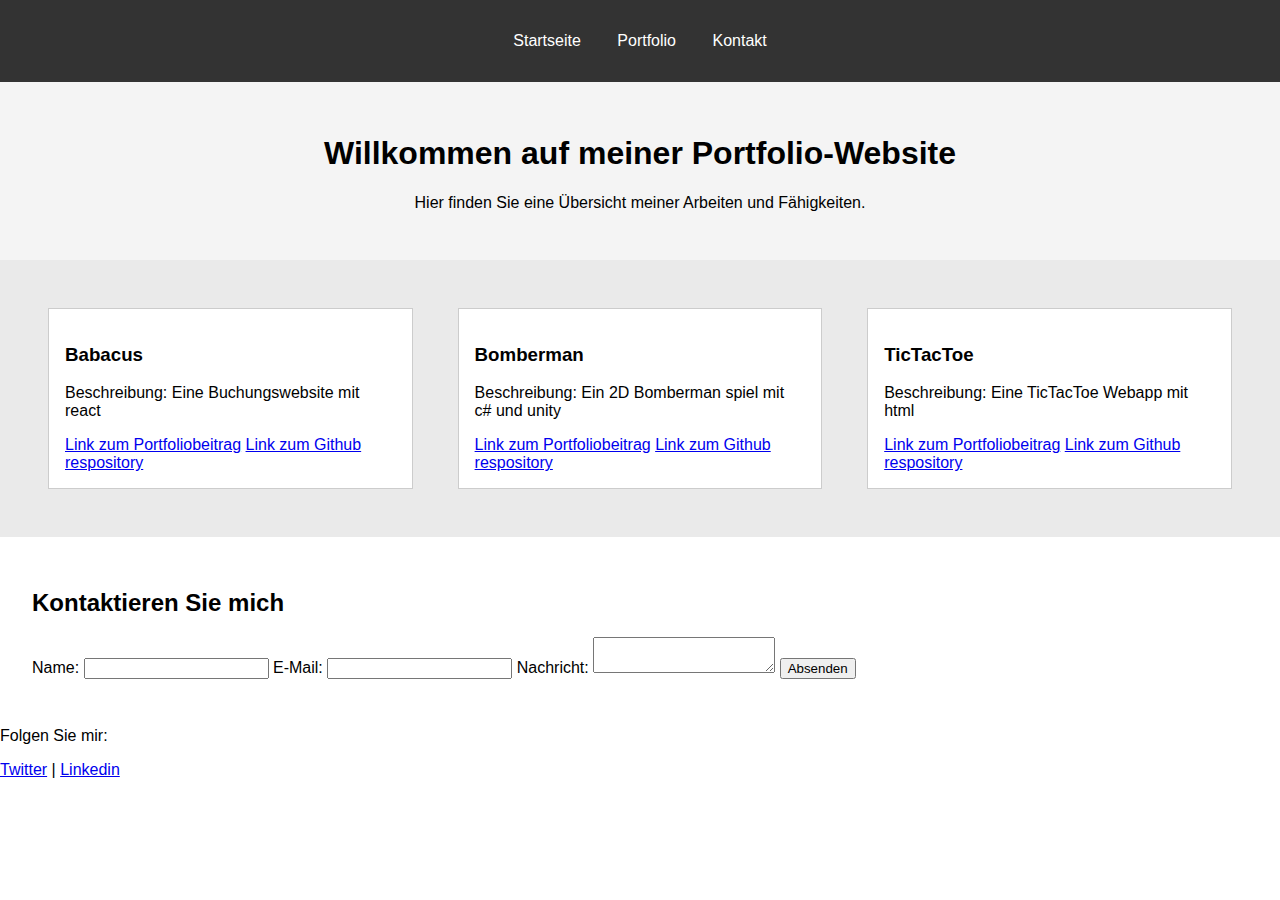
==== index.html @ ea439ab7 "update proportions" ====
<!DOCTYPE html>
<html lang="de">
<head>
    <meta charset="UTF-8">
    <meta name="viewport" content="width=device-width, initial-scale=1.0">
    <title>Portfolio Website</title>
    <link rel="stylesheet" href="styles.css">
    <script type="text/javascript" src="https://cdn.emailjs.com/dist/email.min.js"></script>
</head>
<body>
    <!-- Navigation -->
    <nav>
        <ul>
            <li><a href="#home">Startseite</a></li>
            <li><a href="#portfolio">Portfolio</a></li>
            <li><a href="#contact">Kontakt</a></li>
        </ul>
    </nav>

    <!-- Startseite -->
    <section id="home">
        <h1>Willkommen auf meiner Portfolio-Website</h1>
        <p>Hier finden Sie eine Übersicht meiner Arbeiten und Fähigkeiten.</p>
    </section>

    <!-- Portfolio -->
    <section id="portfolio">
        
        <div class="project">
            <h3>Babacus</h3>
            <p>Beschreibung: Eine Buchungswebsite mit react</p>
            <a href="https://portfolio.bbbaden.ch/view/view.php?t=8564d7b51ad9fb13b6a0">Link zum Portfoliobeitrag</a>
            <a href="https://github.com/Giovi06/Babacus/blob/main/Projektdokumentation.md">Link zum Github respository</a>
        </div>
        <div class="project">
            <h3>Bomberman</h3>
            <p>Beschreibung: Ein 2D Bomberman spiel mit c# und unity</p>
            <a href="https://portfolio.bbbaden.ch/view/view.php?t=9f11bfefc5ea5b6da4ad">Link zum Portfoliobeitrag</a>
            <a href="https://github.com/LukasHeiniger/Bomberman/blob/main/README.md">Link zum Github respository</a>
        </div>
        <div class="project">
            <h3>TicTacToe</h3>
            <p>Beschreibung: Eine TicTacToe Webapp mit html</p>
            <a href="https://portfolio.bbbaden.ch/view/view.php?t=32d32796d52d3758c708">Link zum Portfoliobeitrag</a>
            <a href="https://github.com/NathanielConstructive/LA_1303/blob/main/Dokumentation.md">Link zum Github respository</a>
        </div>
    </section>

    <!-- Kontakt -->
    <section id="contact">
        <h2>Kontaktieren Sie mich</h2>
        <form id="contact-form">
            <label for="name">Name:</label>
            <input type="text" id="name" name="name" required>
            <label for="email">E-Mail:</label>
            <input type="email" id="email" name="email" required>
            <label for="message">Nachricht:</label>
            <textarea id="message" name="message" required></textarea>
            <button type="submit">Absenden</button>
        </form>
        <div id="feedback"></div>
    </section>

    
    <footer>
        <p>Folgen Sie mir:</p>
        <a href="https://x.com/OzdenMirhan">Twitter</a> |
        <a href="https://www.linkedin.com/in/mirhan-özden-a11610311/">Linkedin</a>
    </footer>

    <script type="text/javascript" src="https://cdn.emailjs.com/dist/email.min.js"></script>
<script type="text/javascript">
   (function() {
       emailjs.init('RzDiLafkwBPk-PNAz');
   })();
</script>

    
    <script src="script.js"></script>
</body>
</html>
---- styles.css ----
/* Allgemeine Stile */
body {
    font-family: Arial, sans-serif;
    margin: 0;
    padding: 0;
}

nav {
    background-color: #333;
    color: white;
    padding: 1em;
    text-align: center;
}

nav ul {
    list-style-type: none;
    padding: 0;
}

nav ul li {
    display: inline;
    margin: 0 1em;
}

nav ul li a {
    color: white;
    text-decoration: none;
}

section {
    padding: 2em;
}

#home {
    background-color: #f4f4f4;
    text-align: center;
}

#portfolio {
    background-color: #eaeaea;
    display: flex;
    flex-wrap: wrap; /* Falls es zu viele Projekte für eine Zeile gibt, werden sie umgebrochen */
    justify-content: space-between; /* Verteilung der Projekte mit Platz zwischen ihnen */
}

.project {
    background-color: #fff;
    margin: 1em;
    padding: 1em;
    border: 1px solid #ccc;
    flex-basis: 30%; /* Setzt die Breite jedes Projekts auf etwa 30% des Containers */
    box-sizing: border-box; /* Berücksichtigt Padding und Border in der Breite */
}

@media (max-width: 768px) {
    #portfolio {
        display: block; /* Für kleinere Bildschirme werden die Projekte wieder untereinander angezeigt */
    }
    
    .project {
        flex-basis: 100%; /* Nimmt die gesamte Breite bei kleinen Bildschirmen ein */
        margin: 1em 0; /* Abstand zwischen den Projekten anpassen */
    }
}
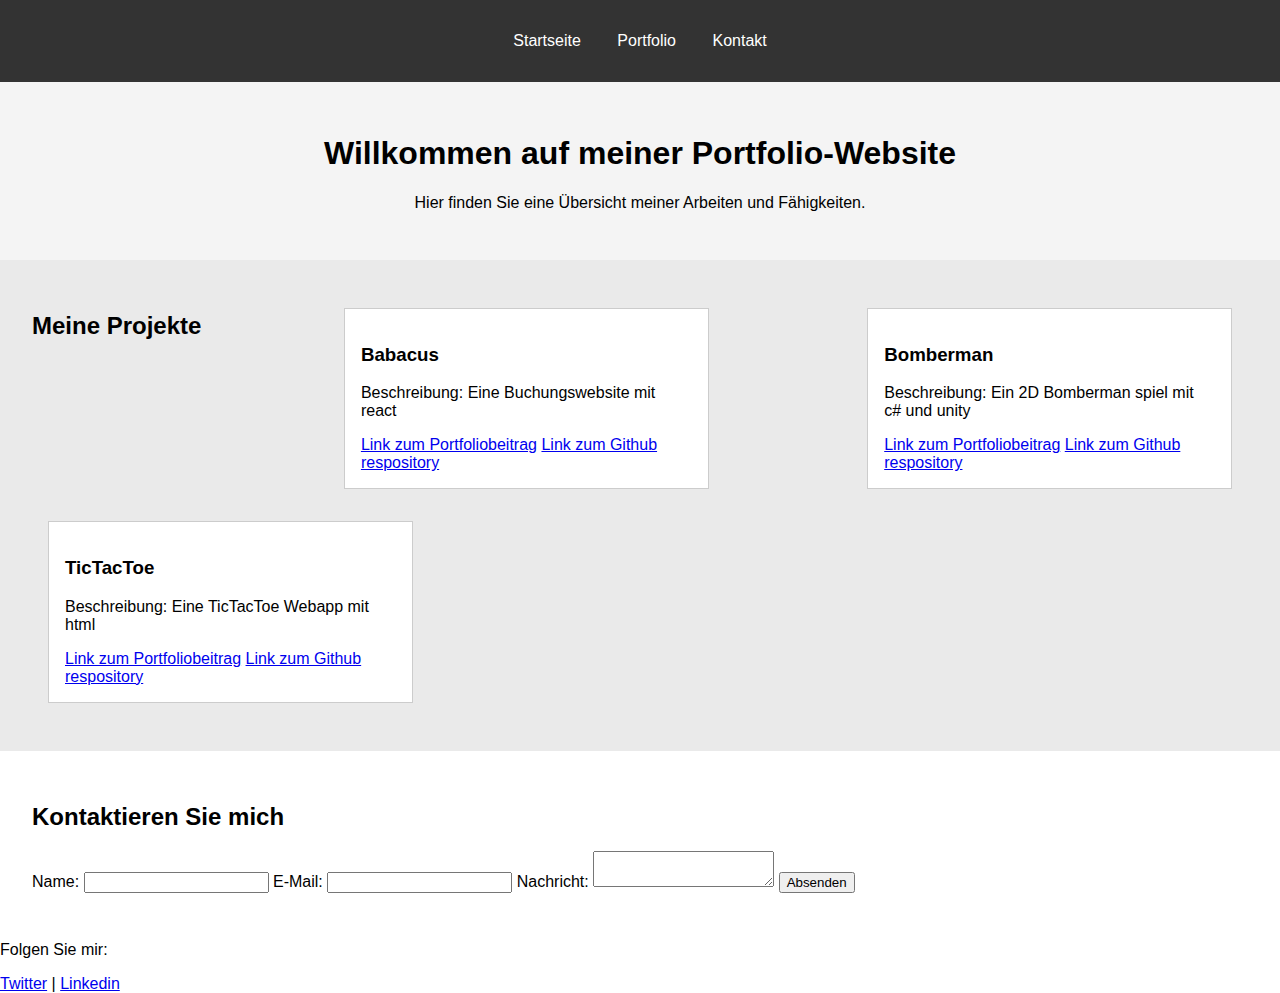
==== commit f5917af3: "new proportions" ====
--- a/index.html
+++ b/index.html
@@ -25,7 +25,7 @@
 
     <!-- Portfolio -->
     <section id="portfolio">
-        
+        <h2>Meine Projekte<br></h2>
         <div class="project">
             <h3>Babacus</h3>
             <p>Beschreibung: Eine Buchungswebsite mit react</p>
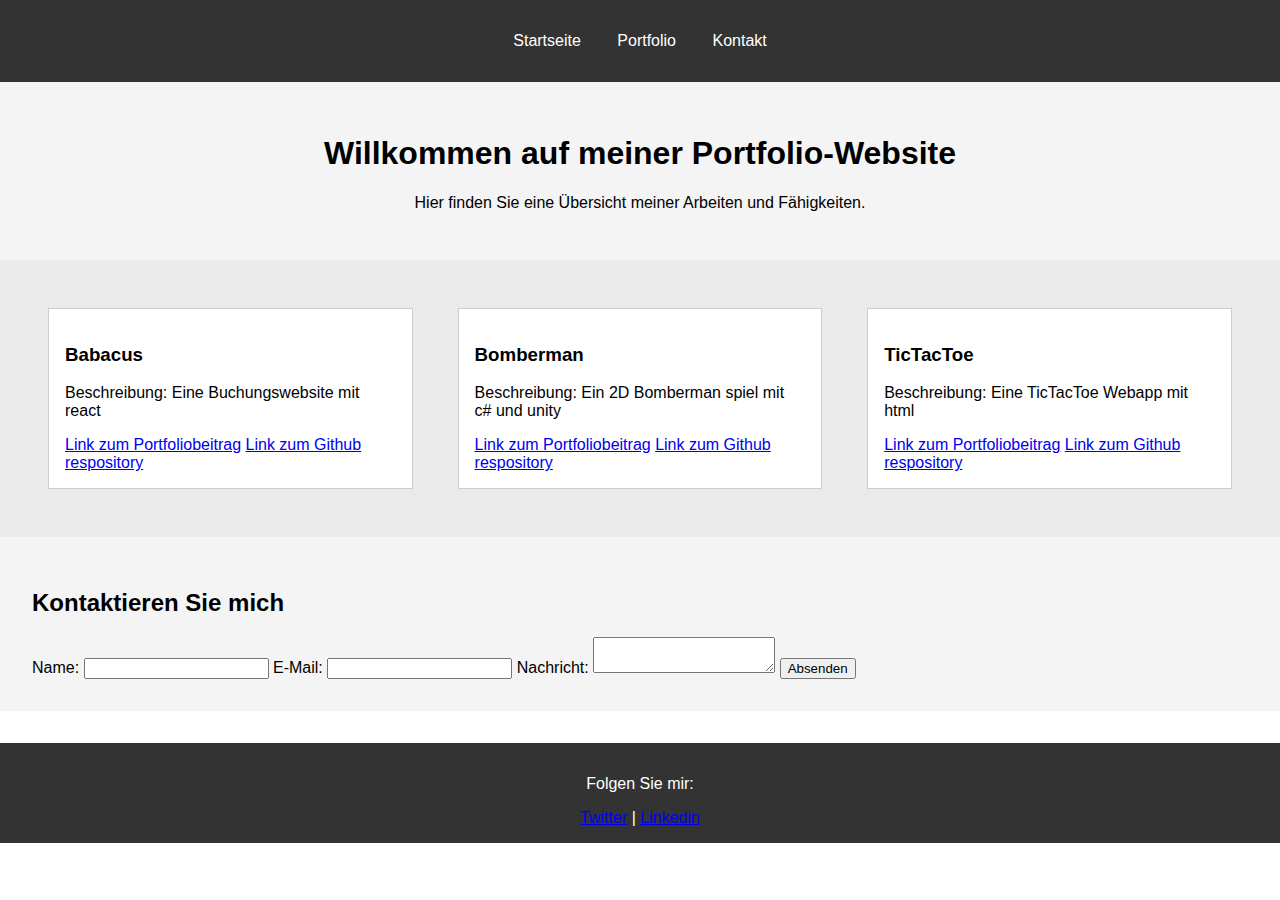
==== commit 879f38f1: "update proportions" ====
--- a/index.html
+++ b/index.html
@@ -25,7 +25,7 @@
 
     <!-- Portfolio -->
     <section id="portfolio">
-        <h2>Meine Projekte<br></h2>
+        
         <div class="project">
             <h3>Babacus</h3>
             <p>Beschreibung: Eine Buchungswebsite mit react</p>
--- a/styles.css
+++ b/styles.css
@@ -51,15 +51,23 @@
     flex-basis: 30%; /* Setzt die Breite jedes Projekts auf etwa 30% des Containers */
     box-sizing: border-box; /* Berücksichtigt Padding und Border in der Breite */
 }
+#contact {
+    background-color: #f4f4f4;
+}
 
+footer {
+    background-color: #333;
+    color: white;
+    text-align: center;
+    padding: 1em;
+    margin-top: 2em;
+}
+
+/* Responsivität */
 @media (max-width: 768px) {
-    #portfolio {
-        display: block; /* Für kleinere Bildschirme werden die Projekte wieder untereinander angezeigt */
-    }
-    
-    .project {
-        flex-basis: 100%; /* Nimmt die gesamte Breite bei kleinen Bildschirmen ein */
-        margin: 1em 0; /* Abstand zwischen den Projekten anpassen */
+    nav ul li {
+        display: block;
+        margin: 0.5em 0;
     }
 }
 
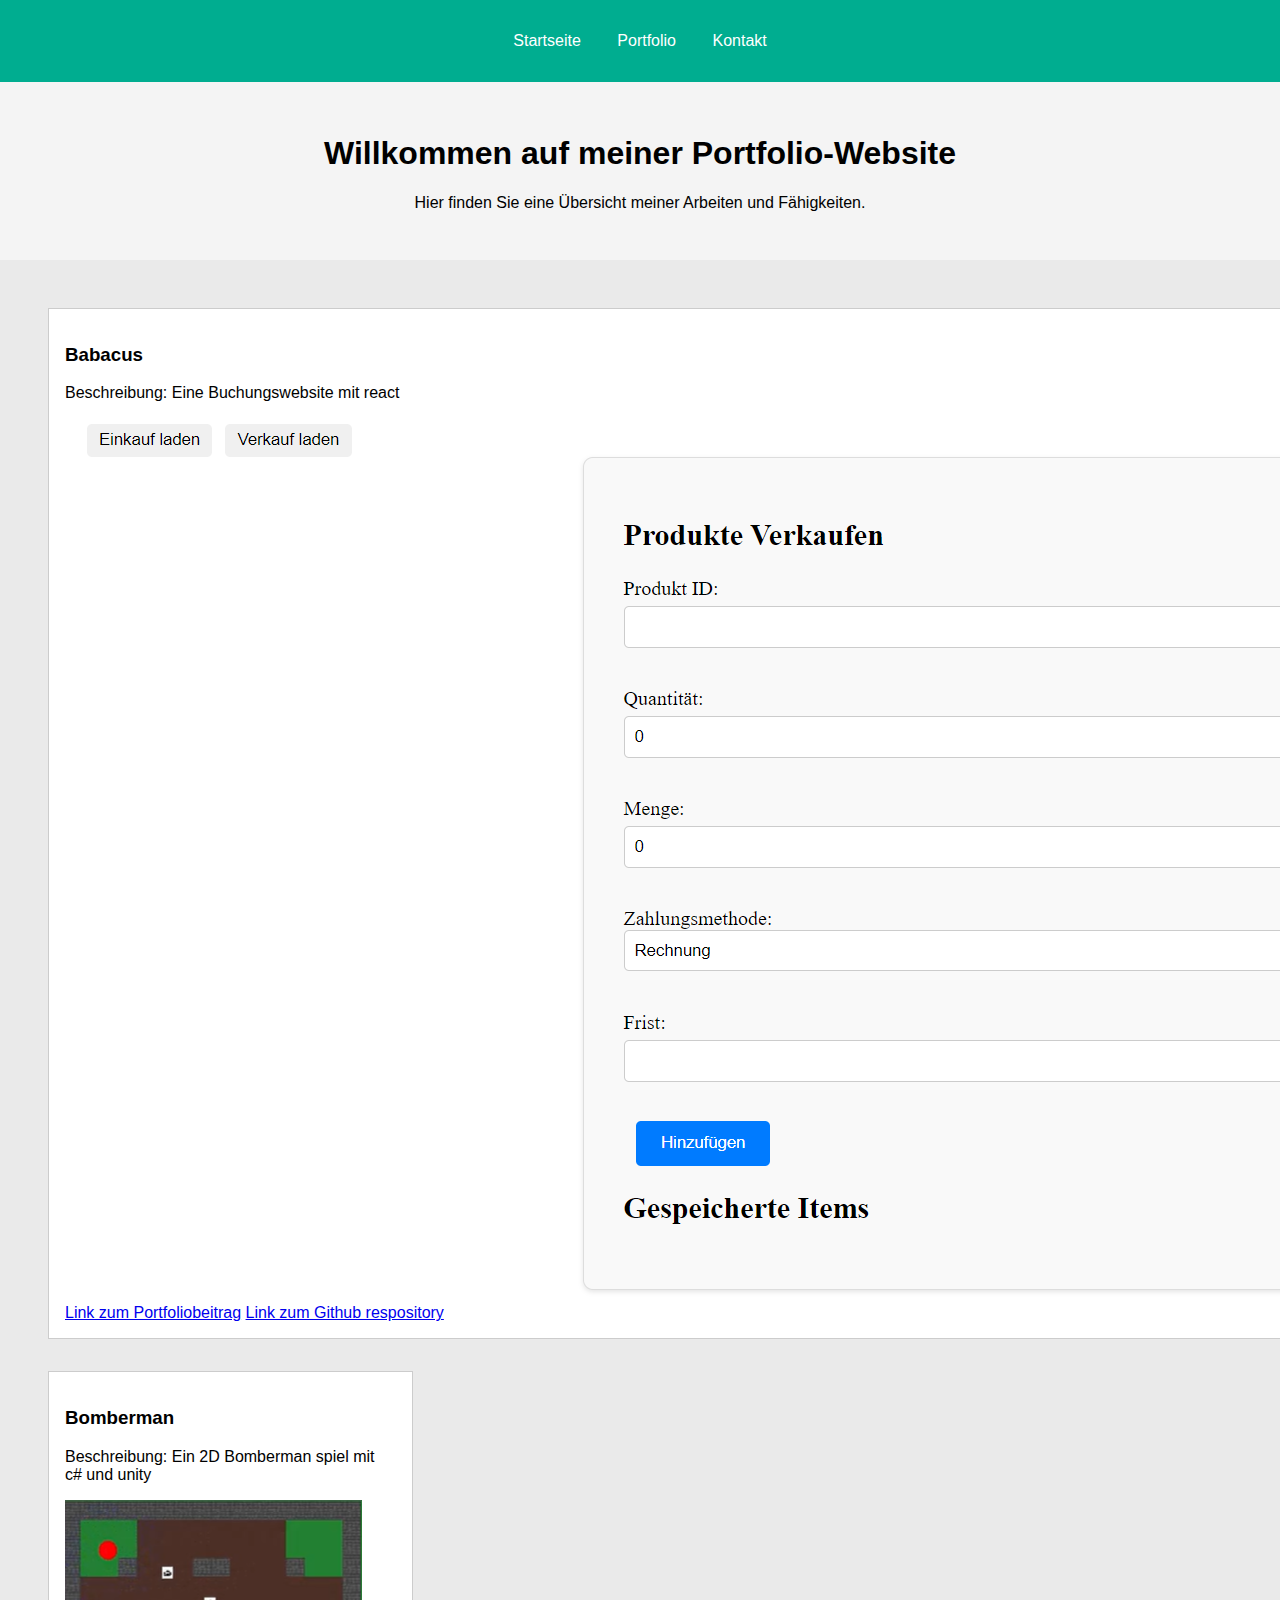
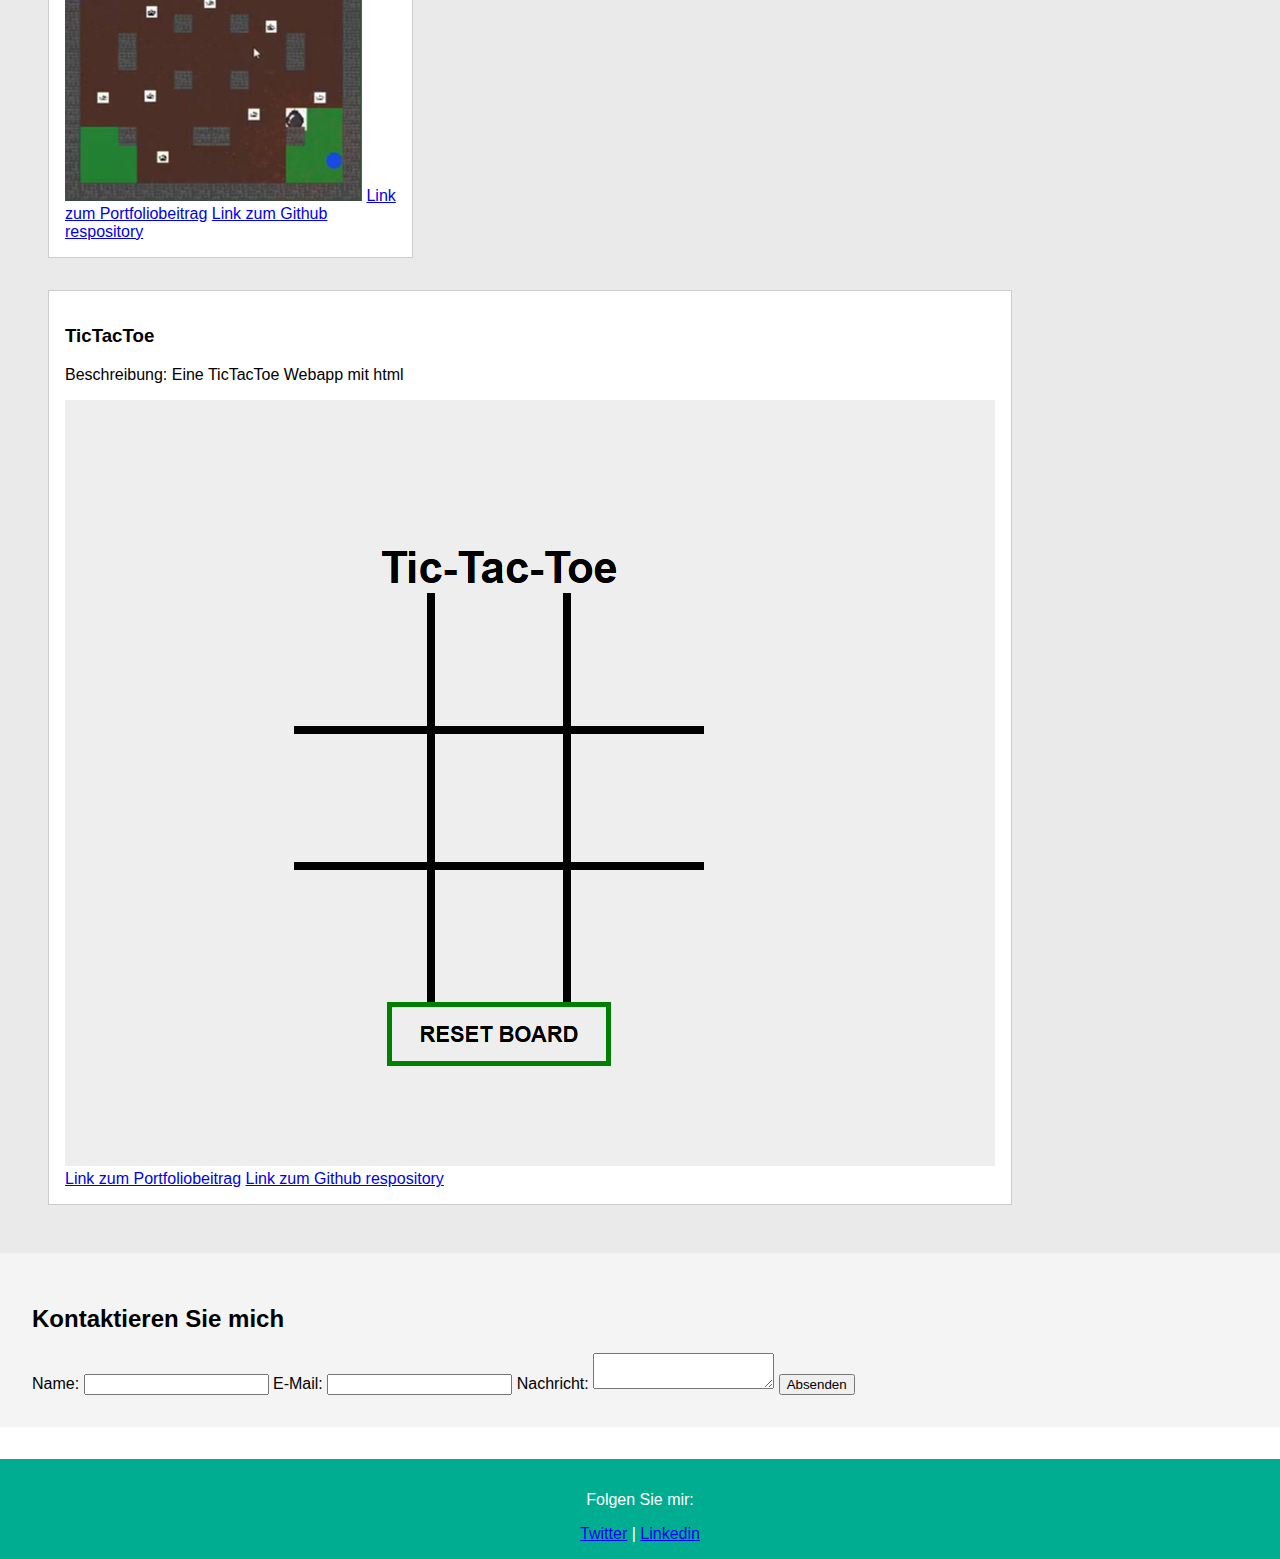
==== commit c521ff7a: "update pictures" ====
--- a/index.html
+++ b/index.html
@@ -29,18 +29,21 @@
         <div class="project">
             <h3>Babacus</h3>
             <p>Beschreibung: Eine Buchungswebsite mit react</p>
+            <img src="pictures/VerkaufBabacus_LA.png" alt="Babacus Bild">
             <a href="https://portfolio.bbbaden.ch/view/view.php?t=8564d7b51ad9fb13b6a0">Link zum Portfoliobeitrag</a>
             <a href="https://github.com/Giovi06/Babacus/blob/main/Projektdokumentation.md">Link zum Github respository</a>
         </div>
         <div class="project">
             <h3>Bomberman</h3>
             <p>Beschreibung: Ein 2D Bomberman spiel mit c# und unity</p>
+            <img src="pictures/Bomberman_LA.png" alt="A beautiful sunset">
             <a href="https://portfolio.bbbaden.ch/view/view.php?t=9f11bfefc5ea5b6da4ad">Link zum Portfoliobeitrag</a>
             <a href="https://github.com/LukasHeiniger/Bomberman/blob/main/README.md">Link zum Github respository</a>
         </div>
         <div class="project">
             <h3>TicTacToe</h3>
             <p>Beschreibung: Eine TicTacToe Webapp mit html</p>
+            <img src="pictures/TicTacToe_VorDemHovern_LA.png" alt="A beautiful sunset">
             <a href="https://portfolio.bbbaden.ch/view/view.php?t=32d32796d52d3758c708">Link zum Portfoliobeitrag</a>
             <a href="https://github.com/NathanielConstructive/LA_1303/blob/main/Dokumentation.md">Link zum Github respository</a>
         </div>
--- a/styles.css
+++ b/styles.css
@@ -6,7 +6,7 @@
 }
 
 nav {
-    background-color: #333;
+    background-color: #00ad90;
     color: white;
     padding: 1em;
     text-align: center;
@@ -56,7 +56,7 @@
 }
 
 footer {
-    background-color: #333;
+    background-color: #00ad90;
     color: white;
     text-align: center;
     padding: 1em;
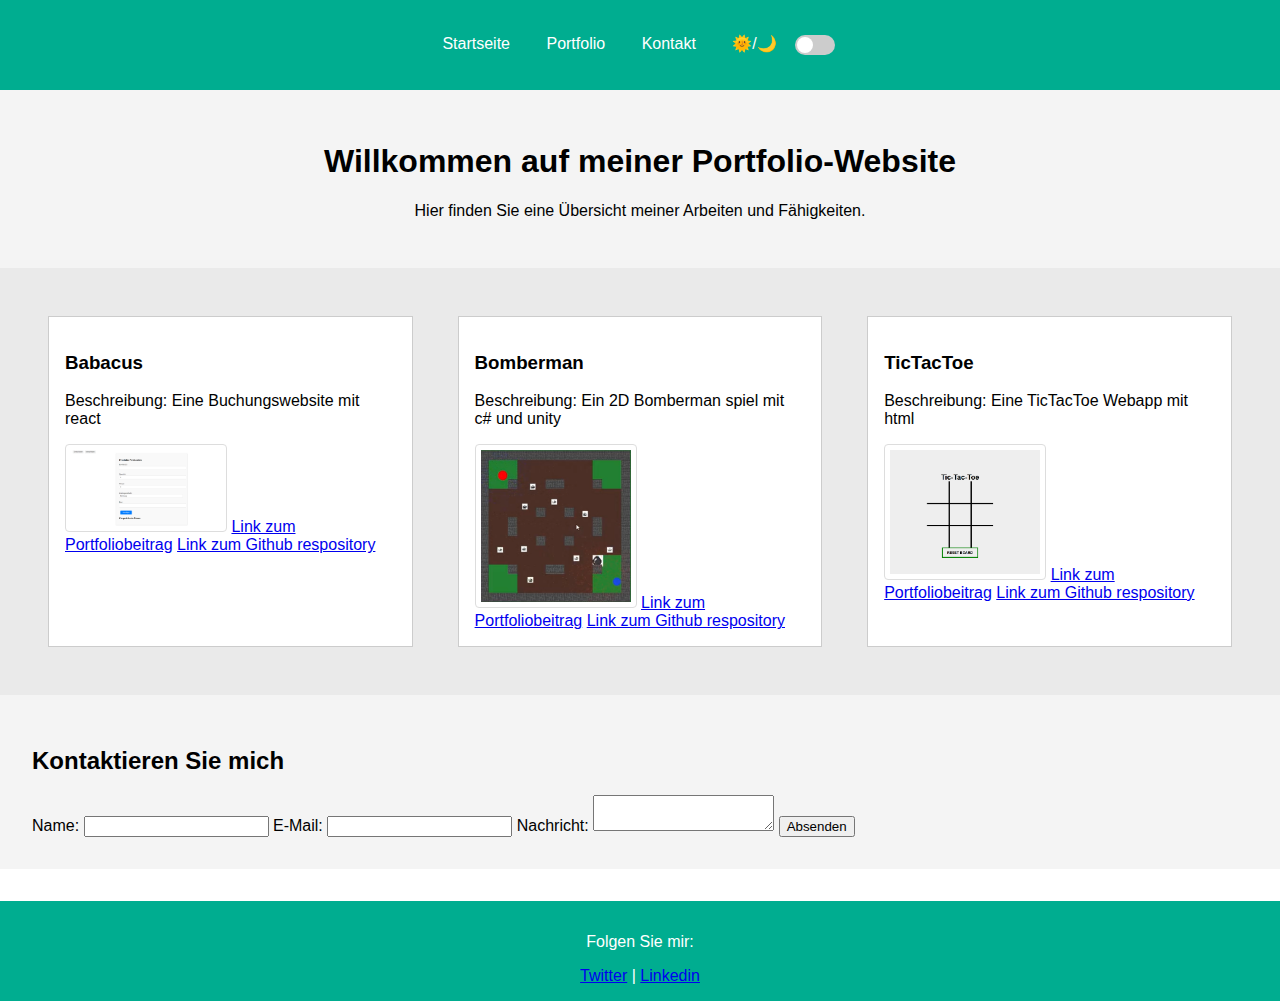
==== commit 16370290: "hell dunkel mode" ====
--- a/index.html
+++ b/index.html
@@ -14,6 +14,10 @@
             <li><a href="#home">Startseite</a></li>
             <li><a href="#portfolio">Portfolio</a></li>
             <li><a href="#contact">Kontakt</a></li>
+            <li>
+                <label for="theme-toggle">🌞/🌙</label>
+                <input type="checkbox" id="theme-toggle">
+            </li>
         </ul>
     </nav>
 
--- a/styles.css
+++ b/styles.css
@@ -3,6 +3,15 @@
     font-family: Arial, sans-serif;
     margin: 0;
     padding: 0;
+    background-color: #ffffff;
+    color: #000000;
+}
+
+img {
+    border: 1px solid #ddd;
+    border-radius: 4px;
+    padding: 5px;
+    width: 150px;
 }
 
 nav {
@@ -51,6 +60,7 @@
     flex-basis: 30%; /* Setzt die Breite jedes Projekts auf etwa 30% des Containers */
     box-sizing: border-box; /* Berücksichtigt Padding und Border in der Breite */
 }
+
 #contact {
     background-color: #f4f4f4;
 }
@@ -63,6 +73,25 @@
     margin-top: 2em;
 }
 
+/* Dunkelmodus */
+body[data-theme="dark"] {
+    background-color: #121212;
+    color: #e0e0e0;
+}
+
+nav[data-theme="dark"] {
+    background-color: #333;
+}
+
+.project[data-theme="dark"] {
+    background-color: #1e1e1e;
+    border: 1px solid #555;
+}
+
+footer[data-theme="dark"] {
+    background-color: #333;
+}
+
 /* Responsivität */
 @media (max-width: 768px) {
     nav ul li {
@@ -71,3 +100,38 @@
     }
 }
 
+/* Toggle Button Style */
+/* Toggle Button Style */
+#theme-toggle {
+    position: relative;
+    width: 40px;
+    height: 20px;
+    background-color: #ccc;
+    outline: none;
+    cursor: pointer;
+    border-radius: 20px;
+    transition: background-color 0.3s ease;
+    margin-left: 1em;
+    vertical-align: middle;
+    appearance: none; /* Entfernt das Standarddesign für alle Browser */
+}
+
+#theme-toggle:checked {
+    background-color: #00ad90;
+}
+
+#theme-toggle::before {
+    content: "";
+    position: absolute;
+    width: 16px;
+    height: 16px;
+    border-radius: 50%;
+    background-color: white;
+    top: 2px;
+    left: 2px;
+    transition: transform 0.3s ease;
+}
+
+#theme-toggle:checked::before {
+    transform: translateX(20px);
+}
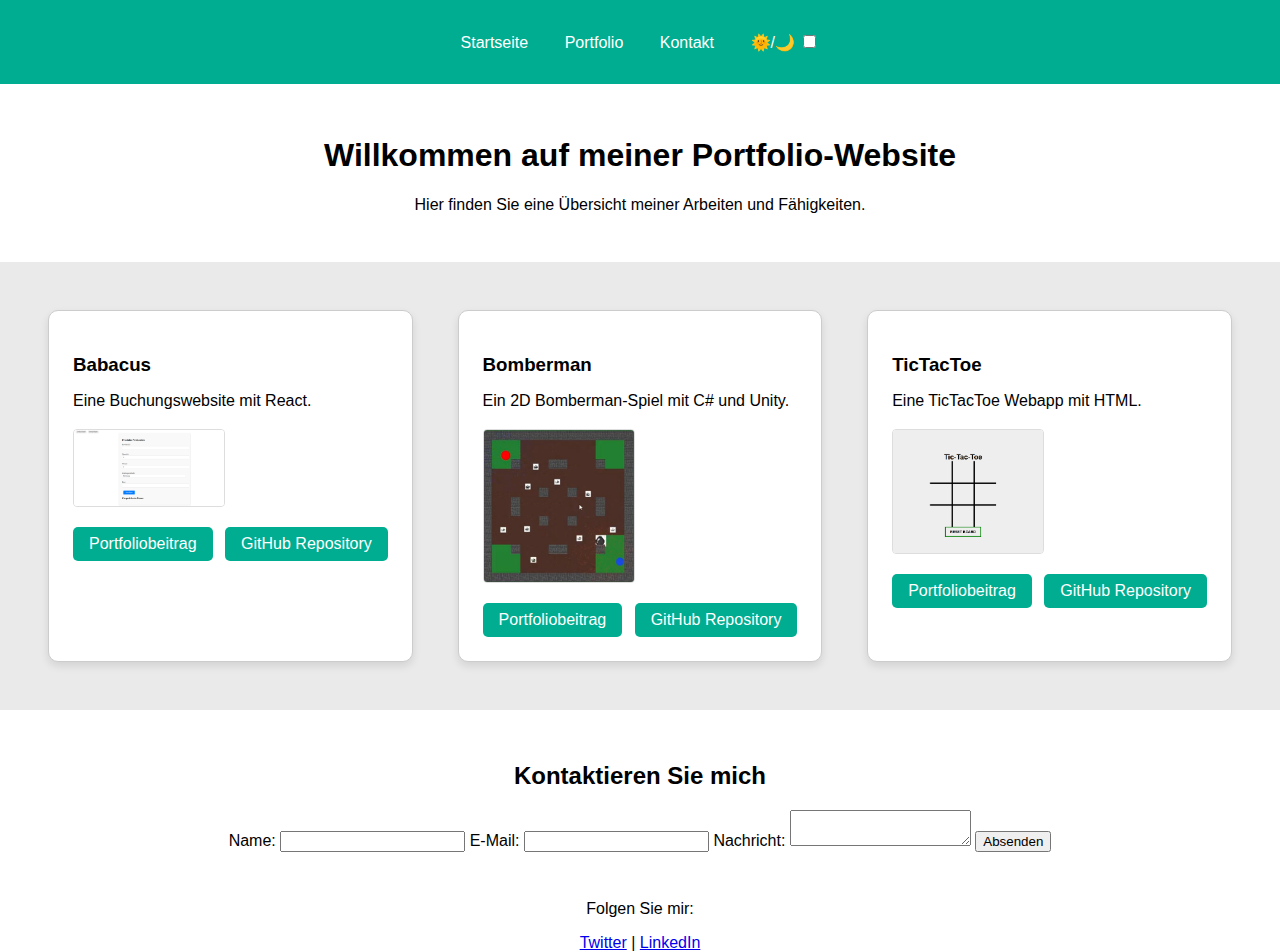
==== commit 0614f90e: "new vid and update the black/white mode" ====
--- a/index.html
+++ b/index.html
@@ -29,27 +29,37 @@
 
     <!-- Portfolio -->
     <section id="portfolio">
-        
         <div class="project">
             <h3>Babacus</h3>
-            <p>Beschreibung: Eine Buchungswebsite mit react</p>
+            <p>Eine Buchungswebsite mit React.</p>
             <img src="pictures/VerkaufBabacus_LA.png" alt="Babacus Bild">
-            <a href="https://portfolio.bbbaden.ch/view/view.php?t=8564d7b51ad9fb13b6a0">Link zum Portfoliobeitrag</a>
-            <a href="https://github.com/Giovi06/Babacus/blob/main/Projektdokumentation.md">Link zum Github respository</a>
+            <video src="videos/Frontend von Babacus.mp4" muted autoplay loop></video>
+            <div class="project-links">
+                <a href="https://portfolio.bbbaden.ch/view/view.php?t=8564d7b51ad9fb13b6a0">Portfoliobeitrag</a>
+                <a href="https://github.com/Giovi06/Babacus/blob/main/Projektdokumentation.md">GitHub Repository</a>
+            </div>
         </div>
+
         <div class="project">
             <h3>Bomberman</h3>
-            <p>Beschreibung: Ein 2D Bomberman spiel mit c# und unity</p>
-            <img src="pictures/Bomberman_LA.png" alt="A beautiful sunset">
-            <a href="https://portfolio.bbbaden.ch/view/view.php?t=9f11bfefc5ea5b6da4ad">Link zum Portfoliobeitrag</a>
-            <a href="https://github.com/LukasHeiniger/Bomberman/blob/main/README.md">Link zum Github respository</a>
+            <p>Ein 2D Bomberman-Spiel mit C# und Unity.</p>
+            <img src="pictures/Bomberman_LA.png" alt="Bomberman Bild">
+            <video src="videos\Bomberman.mp4" muted autoplay loop></video>
+            <div class="project-links">
+                <a href="https://portfolio.bbbaden.ch/view/view.php?t=9f11bfefc5ea5b6da4ad">Portfoliobeitrag</a>
+                <a href="https://github.com/LukasHeiniger/Bomberman/blob/main/README.md">GitHub Repository</a>
+            </div>
         </div>
+
         <div class="project">
             <h3>TicTacToe</h3>
-            <p>Beschreibung: Eine TicTacToe Webapp mit html</p>
-            <img src="pictures/TicTacToe_VorDemHovern_LA.png" alt="A beautiful sunset">
-            <a href="https://portfolio.bbbaden.ch/view/view.php?t=32d32796d52d3758c708">Link zum Portfoliobeitrag</a>
-            <a href="https://github.com/NathanielConstructive/LA_1303/blob/main/Dokumentation.md">Link zum Github respository</a>
+            <p>Eine TicTacToe Webapp mit HTML.</p>
+            <img src="pictures/TicTacToe_VorDemHovern_LA.png" alt="TicTacToe Bild">
+            <video src="videos\TicTacToe gegen mich selbst.mp4" muted autoplay loop></video>
+            <div class="project-links">
+                <a href="https://portfolio.bbbaden.ch/view/view.php?t=32d32796d52d3758c708">Portfoliobeitrag</a>
+                <a href="https://github.com/NathanielConstructive/LA_1303/blob/main/Dokumentation.md">GitHub Repository</a>
+            </div>
         </div>
     </section>
 
@@ -68,21 +78,12 @@
         <div id="feedback"></div>
     </section>
 
-    
     <footer>
         <p>Folgen Sie mir:</p>
         <a href="https://x.com/OzdenMirhan">Twitter</a> |
-        <a href="https://www.linkedin.com/in/mirhan-özden-a11610311/">Linkedin</a>
+        <a href="https://www.linkedin.com/in/mirhan-özden-a11610311/">LinkedIn</a>
     </footer>
 
-    <script type="text/javascript" src="https://cdn.emailjs.com/dist/email.min.js"></script>
-<script type="text/javascript">
-   (function() {
-       emailjs.init('RzDiLafkwBPk-PNAz');
-   })();
-</script>
-
-    
     <script src="script.js"></script>
 </body>
 </html>
--- a/styles.css
+++ b/styles.css
@@ -7,11 +7,12 @@
     color: #000000;
 }
 
-img {
+img, video {
+    width: 100%;
+    max-width: 150px;
     border: 1px solid #ddd;
     border-radius: 4px;
-    padding: 5px;
-    width: 150px;
+    transition: opacity 0.3s ease;
 }
 
 nav {
@@ -40,37 +41,98 @@
     padding: 2em;
 }
 
+/* Zentriere den Text im Home-Bereich */
 #home {
-    background-color: #f4f4f4;
-    text-align: center;
+    text-align: center; /* Text zentrieren */
+}
+
+/* Zentriere den Text im Kontaktbereich */
+#contact {
+    text-align: center; /* Text zentrieren */
+}
+
+/* Zentriere den Text im Footer */
+footer {
+    text-align: center; /* Text zentrieren */
 }
 
 #portfolio {
     background-color: #eaeaea;
     display: flex;
-    flex-wrap: wrap; /* Falls es zu viele Projekte für eine Zeile gibt, werden sie umgebrochen */
-    justify-content: space-between; /* Verteilung der Projekte mit Platz zwischen ihnen */
+    flex-wrap: wrap;
+    justify-content: space-between;
 }
 
 .project {
     background-color: #fff;
     margin: 1em;
-    padding: 1em;
+    padding: 1.5em;
     border: 1px solid #ccc;
-    flex-basis: 30%; /* Setzt die Breite jedes Projekts auf etwa 30% des Containers */
-    box-sizing: border-box; /* Berücksichtigt Padding und Border in der Breite */
+    border-radius: 10px;
+    box-shadow: 0 4px 8px rgba(0, 0, 0, 0.1);
+    flex-basis: 30%;
+    box-sizing: border-box;
+    position: relative; /* Wichtig für die Positionierung des Videos */
+    overflow: hidden; /* Verhindert, dass das Video außerhalb des Projekts sichtbar ist */
 }
 
-#contact {
-    background-color: #f4f4f4;
+.project:hover {
+    transform: translateY(-5px);
+    box-shadow: 0 8px 16px rgba(0, 0, 0, 0.2);
 }
 
-footer {
+.project h3 {
+    margin-bottom: 0.5em;
+}
+
+.project p {
+    margin-bottom: 1.2em;
+}
+
+.project video {
+    position: absolute; /* Video ist absolut positioniert innerhalb des Containers */
+    top: 0; /* Video beginnt oben */
+    left: 0; /* Video beginnt links */
+    width: 100%; /* Video nimmt 100% der Breite des Containers ein */
+    height: 100%; /* Video nimmt 100% der Höhe des Containers ein */
+    object-fit: cover; /* Video füllt den Container aus, ohne das Seitenverhältnis zu verzerren */
+    opacity: 0; /* Unsichtbar zu Beginn */
+    pointer-events: none; /* Damit das Video nicht den Hover-Trigger blockiert */
+    transition: opacity 0.3s ease; /* Sanfter Übergang für Opazität */
+}
+
+.project img {
+    transition: opacity 0.3s ease;
+    width: 100%; /* Bild nimmt 100% der Breite des Containers ein */
+    height: auto; /* Höhe automatisch, um das Seitenverhältnis zu wahren */
+}
+
+/* Verhindert das Abschneiden des Videos */
+.project:hover img {
+    opacity: 0; /* Verblende das Bild */
+}
+
+.project:hover video {
+    opacity: 1; /* Zeige das Video beim Hover */
+}
+
+.project-links {
+    display: flex;
+    justify-content: space-between;
+    margin-top: 1em;
+}
+
+.project-links a {
     background-color: #00ad90;
     color: white;
-    text-align: center;
-    padding: 1em;
-    margin-top: 2em;
+    padding: 0.5em 1em;
+    text-decoration: none;
+    border-radius: 5px;
+    transition: background-color 0.3s;
+}
+
+.project-links a:hover {
+    background-color: #007a67;
 }
 
 /* Dunkelmodus */
@@ -83,6 +145,15 @@
     background-color: #333;
 }
 
+#home[data-theme="dark"],
+#contact[data-theme="dark"] {
+    background-color: #1e1e1e;
+}
+
+#portfolio[data-theme="dark"] {
+    background-color: #2e2e2e;
+}
+
 .project[data-theme="dark"] {
     background-color: #1e1e1e;
     border: 1px solid #555;
@@ -92,46 +163,8 @@
     background-color: #333;
 }
 
-/* Responsivität */
 @media (max-width: 768px) {
-    nav ul li {
-        display: block;
-        margin: 0.5em 0;
+    .project {
+        flex-basis: 100%;
     }
 }
-
-/* Toggle Button Style */
-/* Toggle Button Style */
-#theme-toggle {
-    position: relative;
-    width: 40px;
-    height: 20px;
-    background-color: #ccc;
-    outline: none;
-    cursor: pointer;
-    border-radius: 20px;
-    transition: background-color 0.3s ease;
-    margin-left: 1em;
-    vertical-align: middle;
-    appearance: none; /* Entfernt das Standarddesign für alle Browser */
-}
-
-#theme-toggle:checked {
-    background-color: #00ad90;
-}
-
-#theme-toggle::before {
-    content: "";
-    position: absolute;
-    width: 16px;
-    height: 16px;
-    border-radius: 50%;
-    background-color: white;
-    top: 2px;
-    left: 2px;
-    transition: transform 0.3s ease;
-}
-
-#theme-toggle:checked::before {
-    transform: translateX(20px);
-}
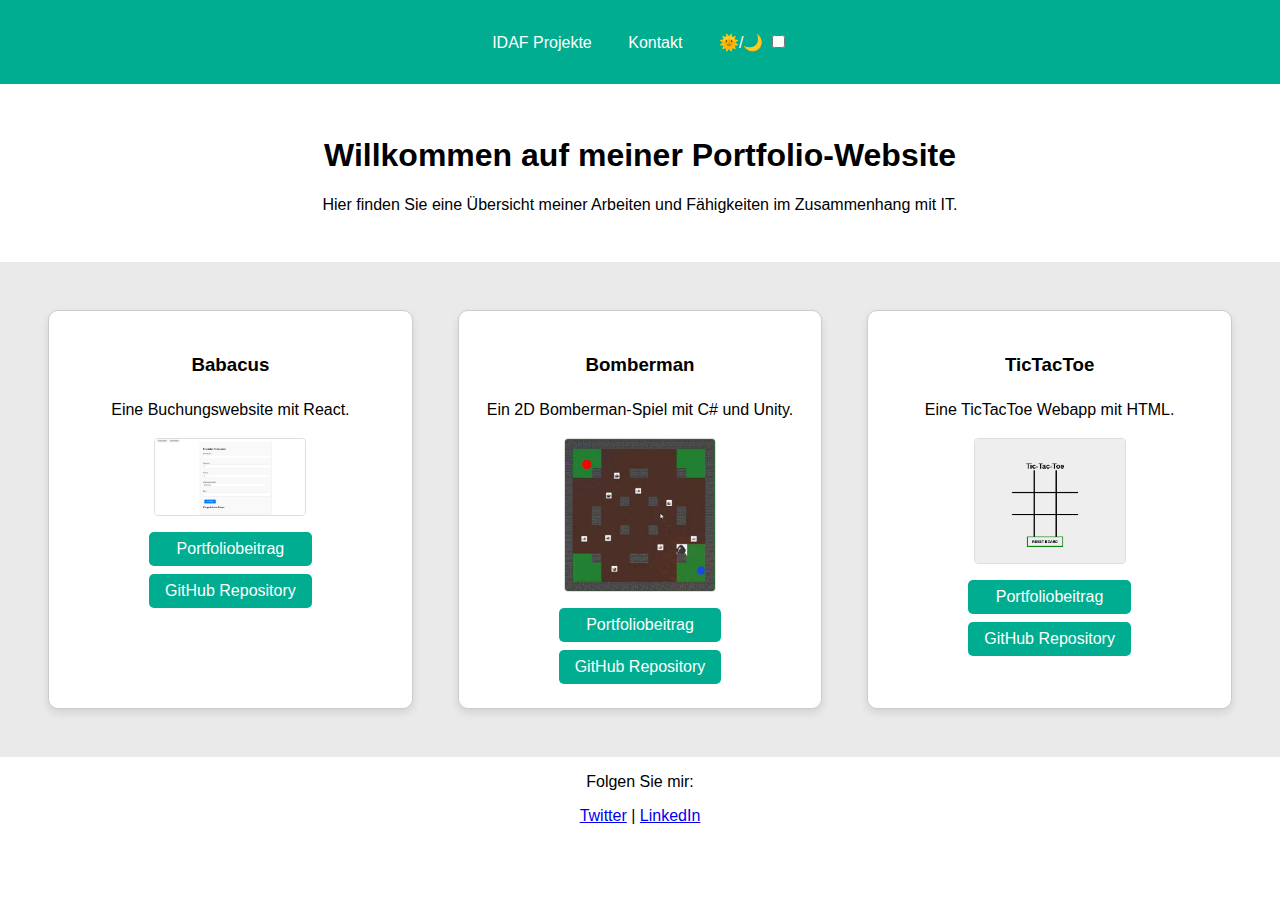
==== commit e67e75d6: "neue Projekte" ====
--- a/index.html
+++ b/index.html
@@ -5,29 +5,29 @@
     <meta name="viewport" content="width=device-width, initial-scale=1.0">
     <title>Portfolio Website</title>
     <link rel="stylesheet" href="styles.css">
-    <script type="text/javascript" src="https://cdn.emailjs.com/dist/email.min.js"></script>
+
 </head>
 <body>
-    <!-- Navigation -->
-    <nav>
-        <ul>
-            <li><a href="#home">Startseite</a></li>
-            <li><a href="#portfolio">Portfolio</a></li>
-            <li><a href="#contact">Kontakt</a></li>
-            <li>
-                <label for="theme-toggle">🌞/🌙</label>
-                <input type="checkbox" id="theme-toggle">
-            </li>
-        </ul>
-    </nav>
 
-    <!-- Startseite -->
+<nav>
+    <ul>
+        <li><a href="IDAF_projects/idaf.html">IDAF Projekte</a></li>
+        <li><a href="contact/contact.html">Kontakt</a></li> 
+        <li>
+            <label for="theme-toggle">🌞/🌙</label>
+            <input type="checkbox" id="theme-toggle">
+        </li>
+    </ul>
+</nav>
+
+
+
     <section id="home">
         <h1>Willkommen auf meiner Portfolio-Website</h1>
-        <p>Hier finden Sie eine Übersicht meiner Arbeiten und Fähigkeiten.</p>
+        <p>Hier finden Sie eine Übersicht meiner Arbeiten und Fähigkeiten im Zusammenhang mit IT.</p>
     </section>
 
-    <!-- Portfolio -->
+
     <section id="portfolio">
         <div class="project">
             <h3>Babacus</h3>
@@ -63,20 +63,7 @@
         </div>
     </section>
 
-    <!-- Kontakt -->
-    <section id="contact">
-        <h2>Kontaktieren Sie mich</h2>
-        <form id="contact-form">
-            <label for="name">Name:</label>
-            <input type="text" id="name" name="name" required>
-            <label for="email">E-Mail:</label>
-            <input type="email" id="email" name="email" required>
-            <label for="message">Nachricht:</label>
-            <textarea id="message" name="message" required></textarea>
-            <button type="submit">Absenden</button>
-        </form>
-        <div id="feedback"></div>
-    </section>
+
 
     <footer>
         <p>Folgen Sie mir:</p>
--- a/styles.css
+++ b/styles.css
@@ -12,7 +12,7 @@
     max-width: 150px;
     border: 1px solid #ddd;
     border-radius: 4px;
-    transition: opacity 0.3s ease;
+    transition: opacity 0.3s ease, transform 0.3s ease;
 }
 
 nav {
@@ -41,19 +41,8 @@
     padding: 2em;
 }
 
-/* Zentriere den Text im Home-Bereich */
-#home {
-    text-align: center; /* Text zentrieren */
-}
-
-/* Zentriere den Text im Kontaktbereich */
-#contact {
-    text-align: center; /* Text zentrieren */
-}
-
-/* Zentriere den Text im Footer */
-footer {
-    text-align: center; /* Text zentrieren */
+#home, #contact, footer {
+    text-align: center;
 }
 
 #portfolio {
@@ -72,8 +61,12 @@
     box-shadow: 0 4px 8px rgba(0, 0, 0, 0.1);
     flex-basis: 30%;
     box-sizing: border-box;
-    position: relative; /* Wichtig für die Positionierung des Videos */
-    overflow: hidden; /* Verhindert, dass das Video außerhalb des Projekts sichtbar ist */
+    position: relative;
+    overflow: hidden;
+    display: flex;
+    flex-direction: column;
+    align-items: center;
+    text-align: center;
 }
 
 .project:hover {
@@ -89,37 +82,47 @@
     margin-bottom: 1.2em;
 }
 
-.project video {
-    position: absolute; /* Video ist absolut positioniert innerhalb des Containers */
-    top: 0; /* Video beginnt oben */
-    left: 0; /* Video beginnt links */
-    width: 100%; /* Video nimmt 100% der Breite des Containers ein */
-    height: 100%; /* Video nimmt 100% der Höhe des Containers ein */
-    object-fit: cover; /* Video füllt den Container aus, ohne das Seitenverhältnis zu verzerren */
-    opacity: 0; /* Unsichtbar zu Beginn */
-    pointer-events: none; /* Damit das Video nicht den Hover-Trigger blockiert */
-    transition: opacity 0.3s ease; /* Sanfter Übergang für Opazität */
+/* Video und Bild: gleiche Größe und Position */
+.project img, .project video {
+    width: 100%;
+    max-width: 150px;
+    height: auto;
+    transition: opacity 0.3s ease;
 }
 
-.project img {
-    transition: opacity 0.3s ease;
-    width: 100%; /* Bild nimmt 100% der Breite des Containers ein */
-    height: auto; /* Höhe automatisch, um das Seitenverhältnis zu wahren */
+.project video {
+    display: none;
 }
 
-/* Verhindert das Abschneiden des Videos */
 .project:hover img {
-    opacity: 0; /* Verblende das Bild */
+    display: none;
 }
 
 .project:hover video {
-    opacity: 1; /* Zeige das Video beim Hover */
+    display: block;
+    transform: scale(1.3);
+}
+
+/* Layout-Anpassung für Bild/Video, Text und Links */
+/* Layout-Anpassung für Bild/Video, Text und Links */
+.project-content {
+    display: flex;
+    width: 100%;
+    flex-direction: column; /* Bild/Video und Links übereinander */
+    align-items: center;
+    gap: 1em;
+}
+
+.project-details {
+    text-align: center;
+    flex: 1;
 }
 
 .project-links {
     display: flex;
-    justify-content: space-between;
-    margin-top: 1em;
+    flex-direction: column;
+    gap: 0.5em;
+    margin-top: 1em; /* Abstand nach oben, um die Links unter dem Bild/Video anzuordnen */
 }
 
 .project-links a {
@@ -135,6 +138,7 @@
     background-color: #007a67;
 }
 
+
 /* Dunkelmodus */
 body[data-theme="dark"] {
     background-color: #121212;
@@ -145,8 +149,7 @@
     background-color: #333;
 }
 
-#home[data-theme="dark"],
-#contact[data-theme="dark"] {
+#home[data-theme="dark"], #contact[data-theme="dark"] {
     background-color: #1e1e1e;
 }
 
